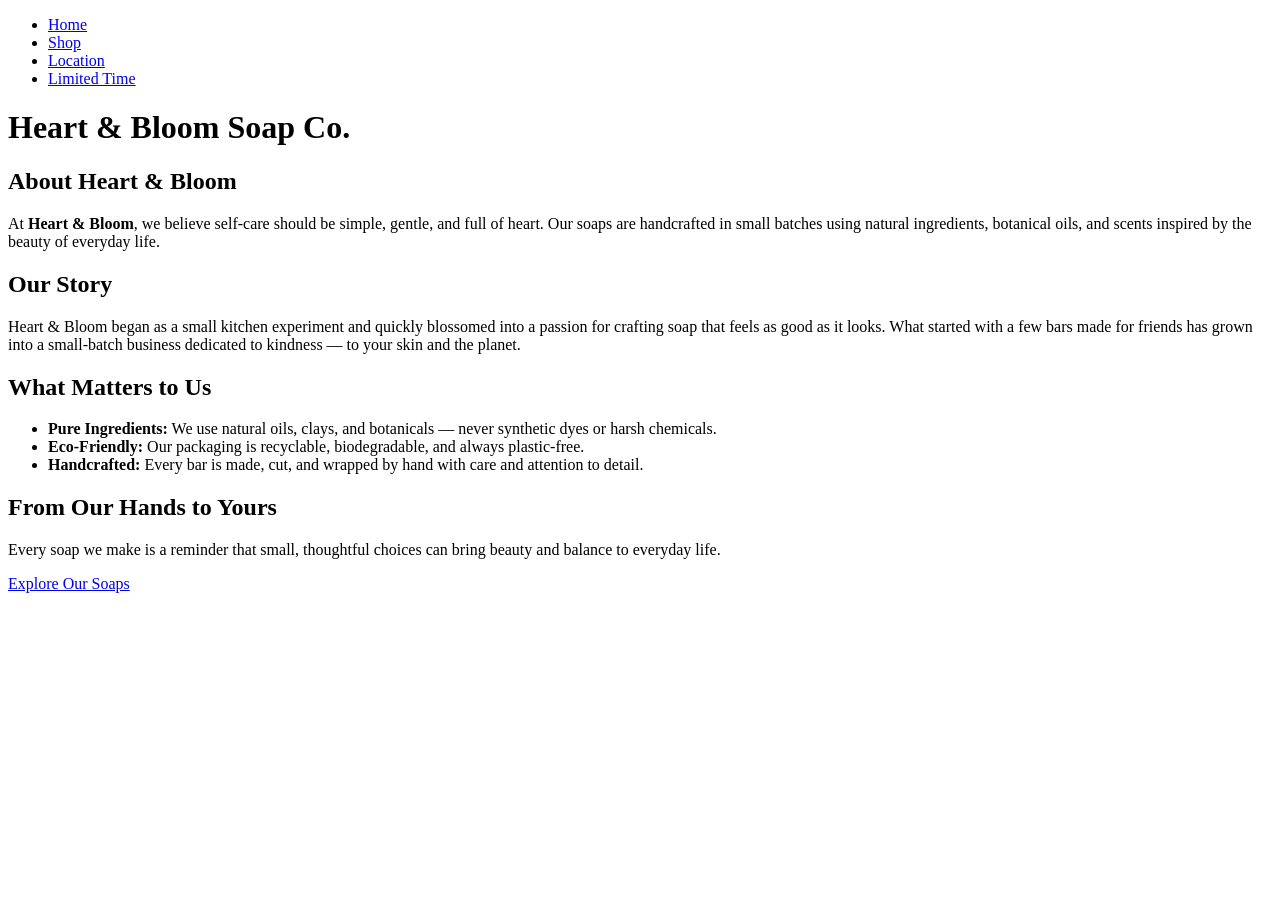
==== index.html @ 04ecb38a "update" ====
<!DOCTYPE html>
<html lang="en">
    
    <head>
        <meta charset="UTF-8" />
        <title>Heart and Bloom Soap Co.</title>
    </head>
    
    <body>
    <nav>
        <ul>
            <li><a href="index.html">Home</a></li>
            <li><a href="about.html">Shop</a></li>
            <li><a href="location.html">Location</a></li>
            <li><a href="special.html">Limited Time</a></li>
        </ul>
        </nav>
        
        <div id="container">
        <header>
            <h1>Heart & Bloom Soap Co.</h1>
            </header>
            <main>
  <section class="about-intro">
    <h1>About Heart & Bloom</h1>
    <p>
      At <strong>Heart & Bloom</strong>, we believe self-care should be simple, gentle, and full of heart.
      Our soaps are handcrafted in small batches using natural ingredients, botanical oils,
      and scents inspired by the beauty of everyday life.
    </p>
  </section>

  <section class="about-story">
    <h2>Our Story</h2>
    <p>
      Heart & Bloom began as a small kitchen experiment and quickly blossomed into a passion for
      crafting soap that feels as good as it looks. What started with a few bars made for friends
      has grown into a small-batch business dedicated to kindness — to your skin and the planet.
    </p>
  </section>

  <section class="about-values">
    <h2>What Matters to Us</h2>
    <ul>
      <li><strong>Pure Ingredients:</strong> We use natural oils, clays, and botanicals — never synthetic dyes or harsh chemicals.</li>
      <li><strong>Eco-Friendly:</strong> Our packaging is recyclable, biodegradable, and always plastic-free.</li>
      <li><strong>Handcrafted:</strong> Every bar is made, cut, and wrapped by hand with care and attention to detail.</li>
    </ul>
  </section>

  <section class="about-cta">
    <h2>From Our Hands to Yours</h2>
    <p>
      Every soap we make is a reminder that small, thoughtful choices can bring beauty and balance
      to everyday life.  
    </p>
    <a href="shop.html" class="button">Explore Our Soaps</a>
  </section>
</main>

        </div>
             
    </body>
    
</html>
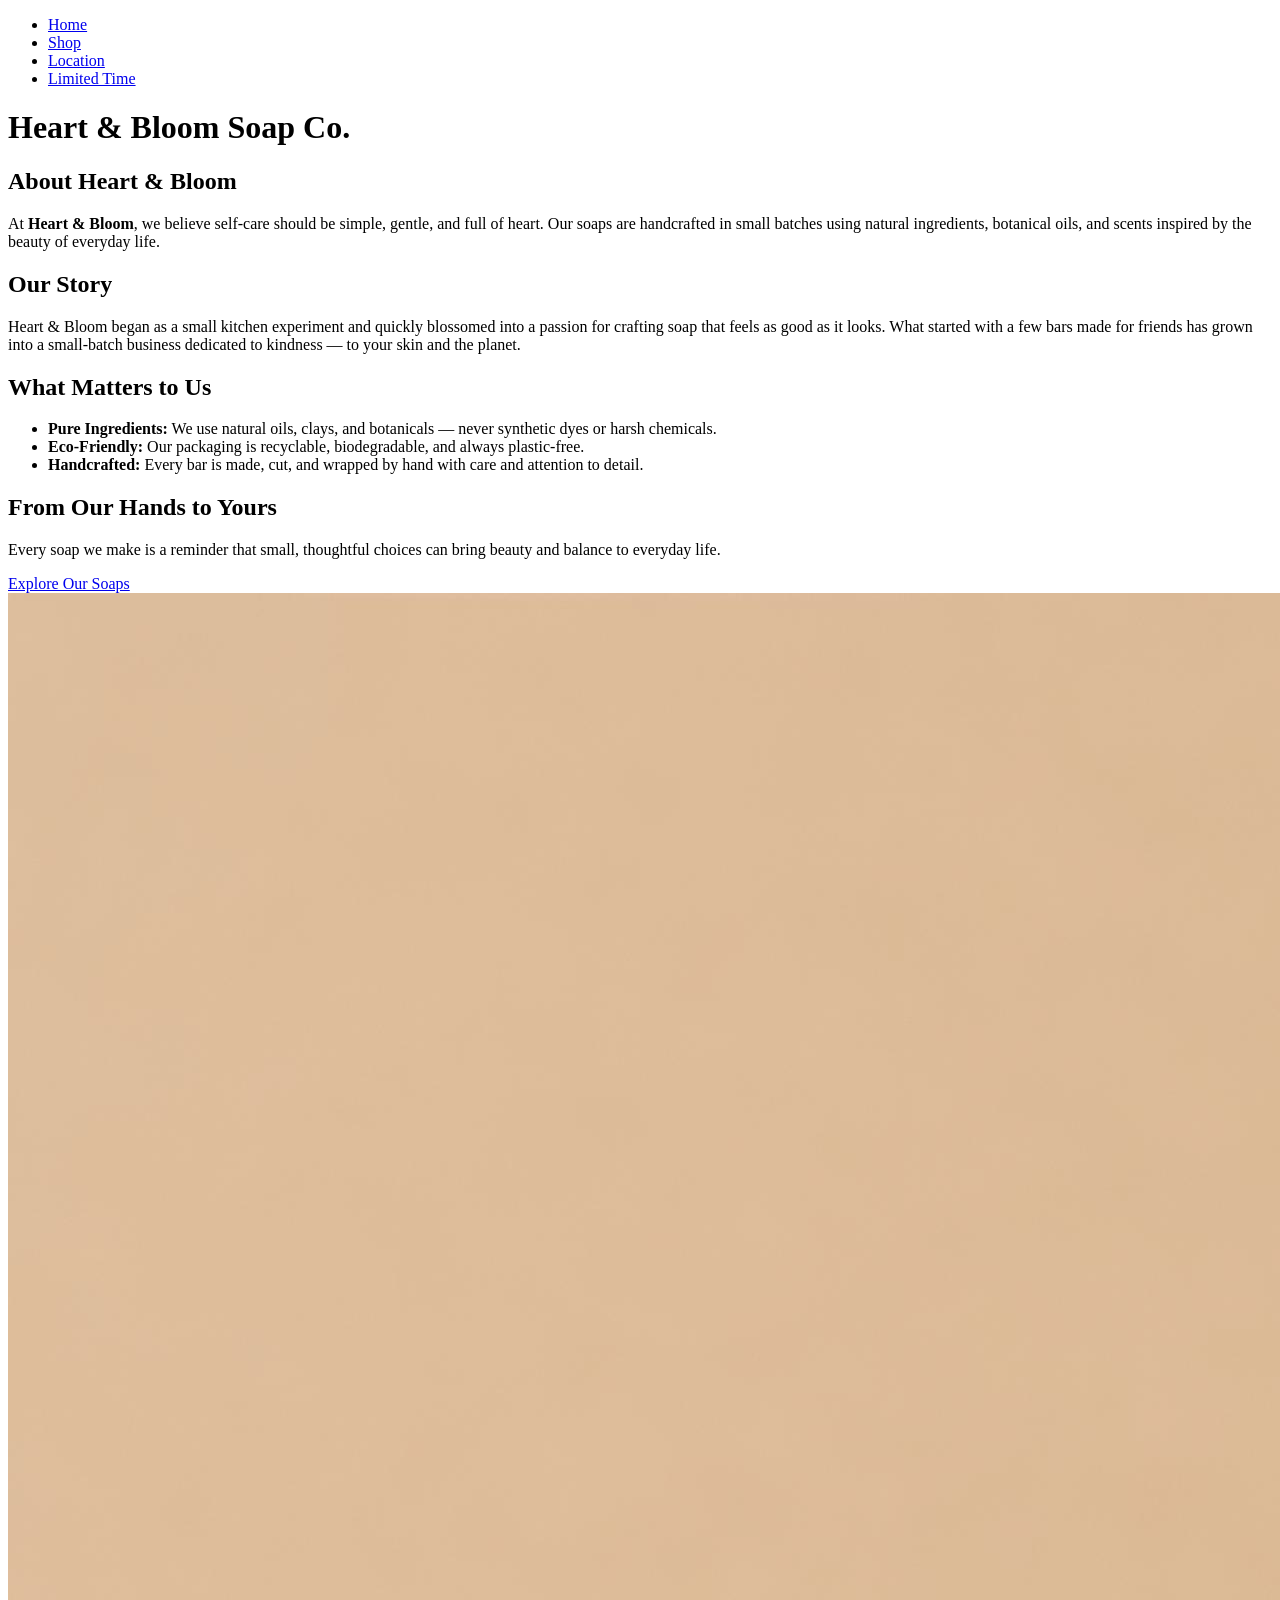
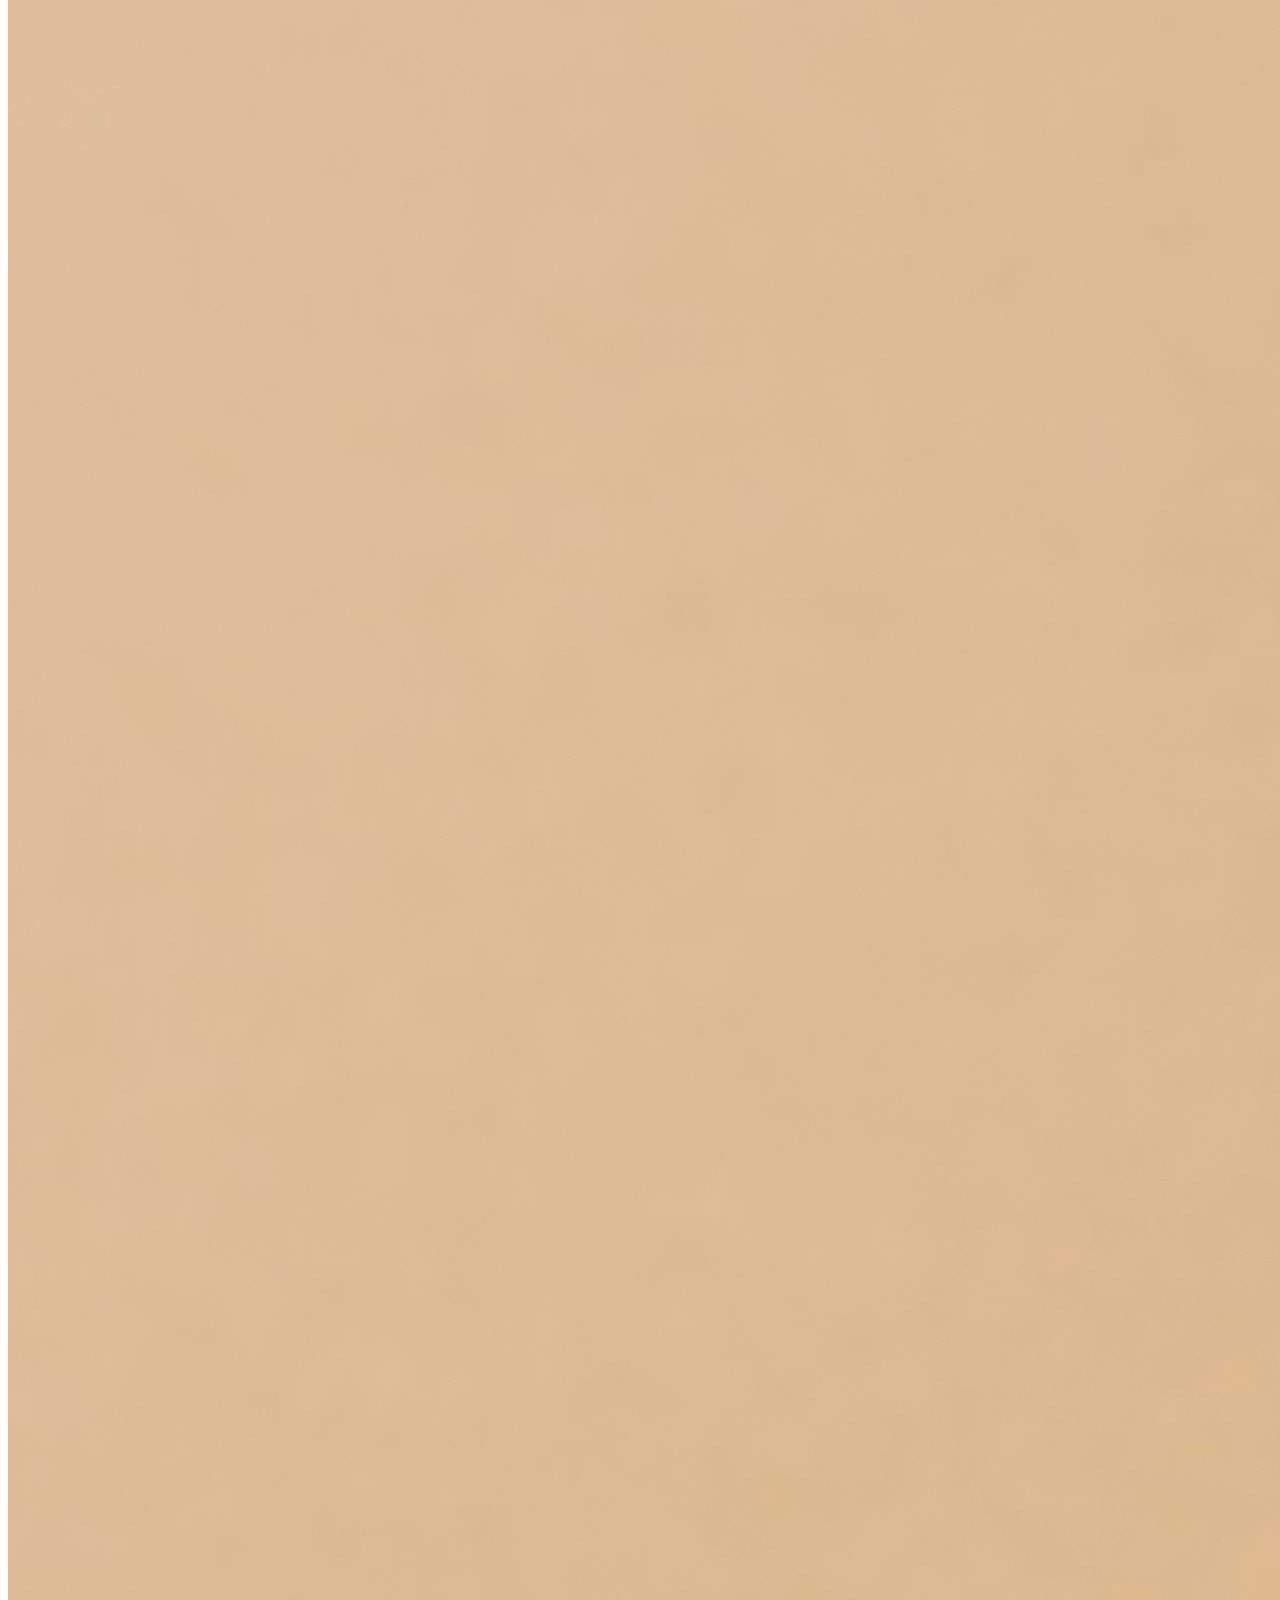
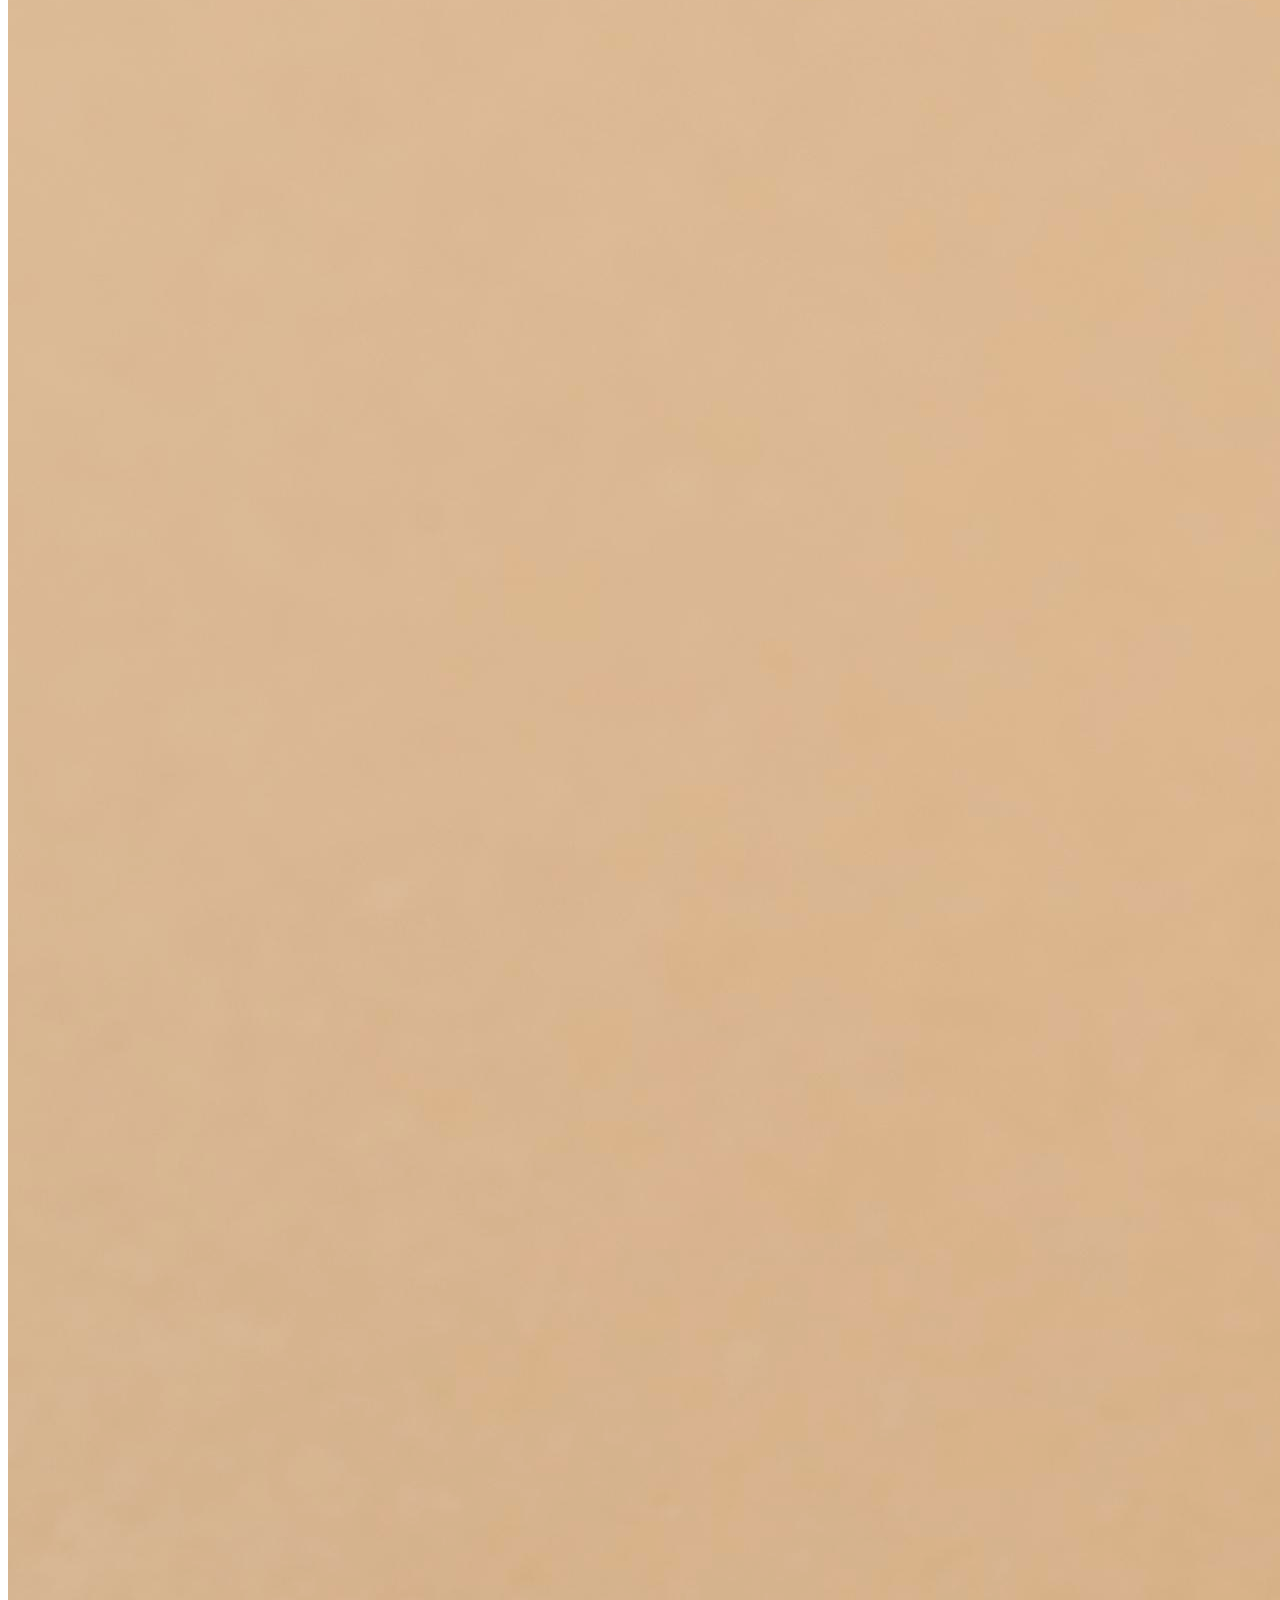
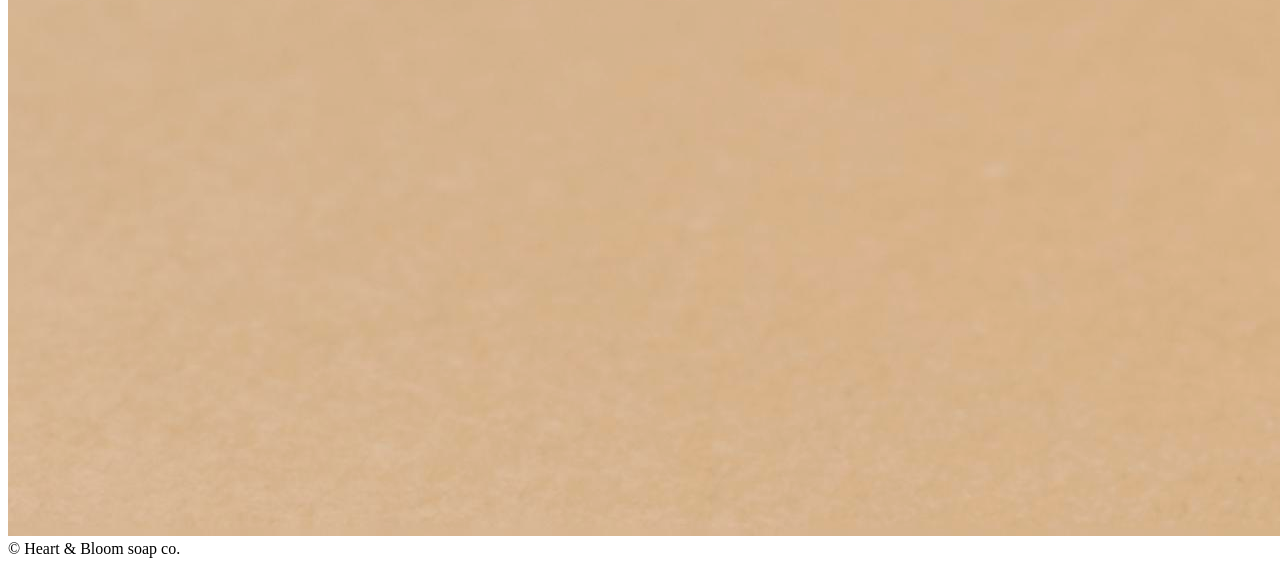
==== commit f72ca708: "up" ====
--- a/index.html
+++ b/index.html
@@ -10,7 +10,7 @@
     <nav>
         <ul>
             <li><a href="index.html">Home</a></li>
-            <li><a href="about.html">Shop</a></li>
+            <li><a href="shop.html">Shop</a></li>
             <li><a href="location.html">Location</a></li>
             <li><a href="special.html">Limited Time</a></li>
         </ul>
@@ -59,7 +59,10 @@
 </main>
 
         </div>
-             
+        <div id="lowerarea">
+        <img src="images/soap1.jpg" alt="soap 1">
+        </div>
+             <footer>&copy; Heart & Bloom soap co.</footer>
     </body>
     
 </html>
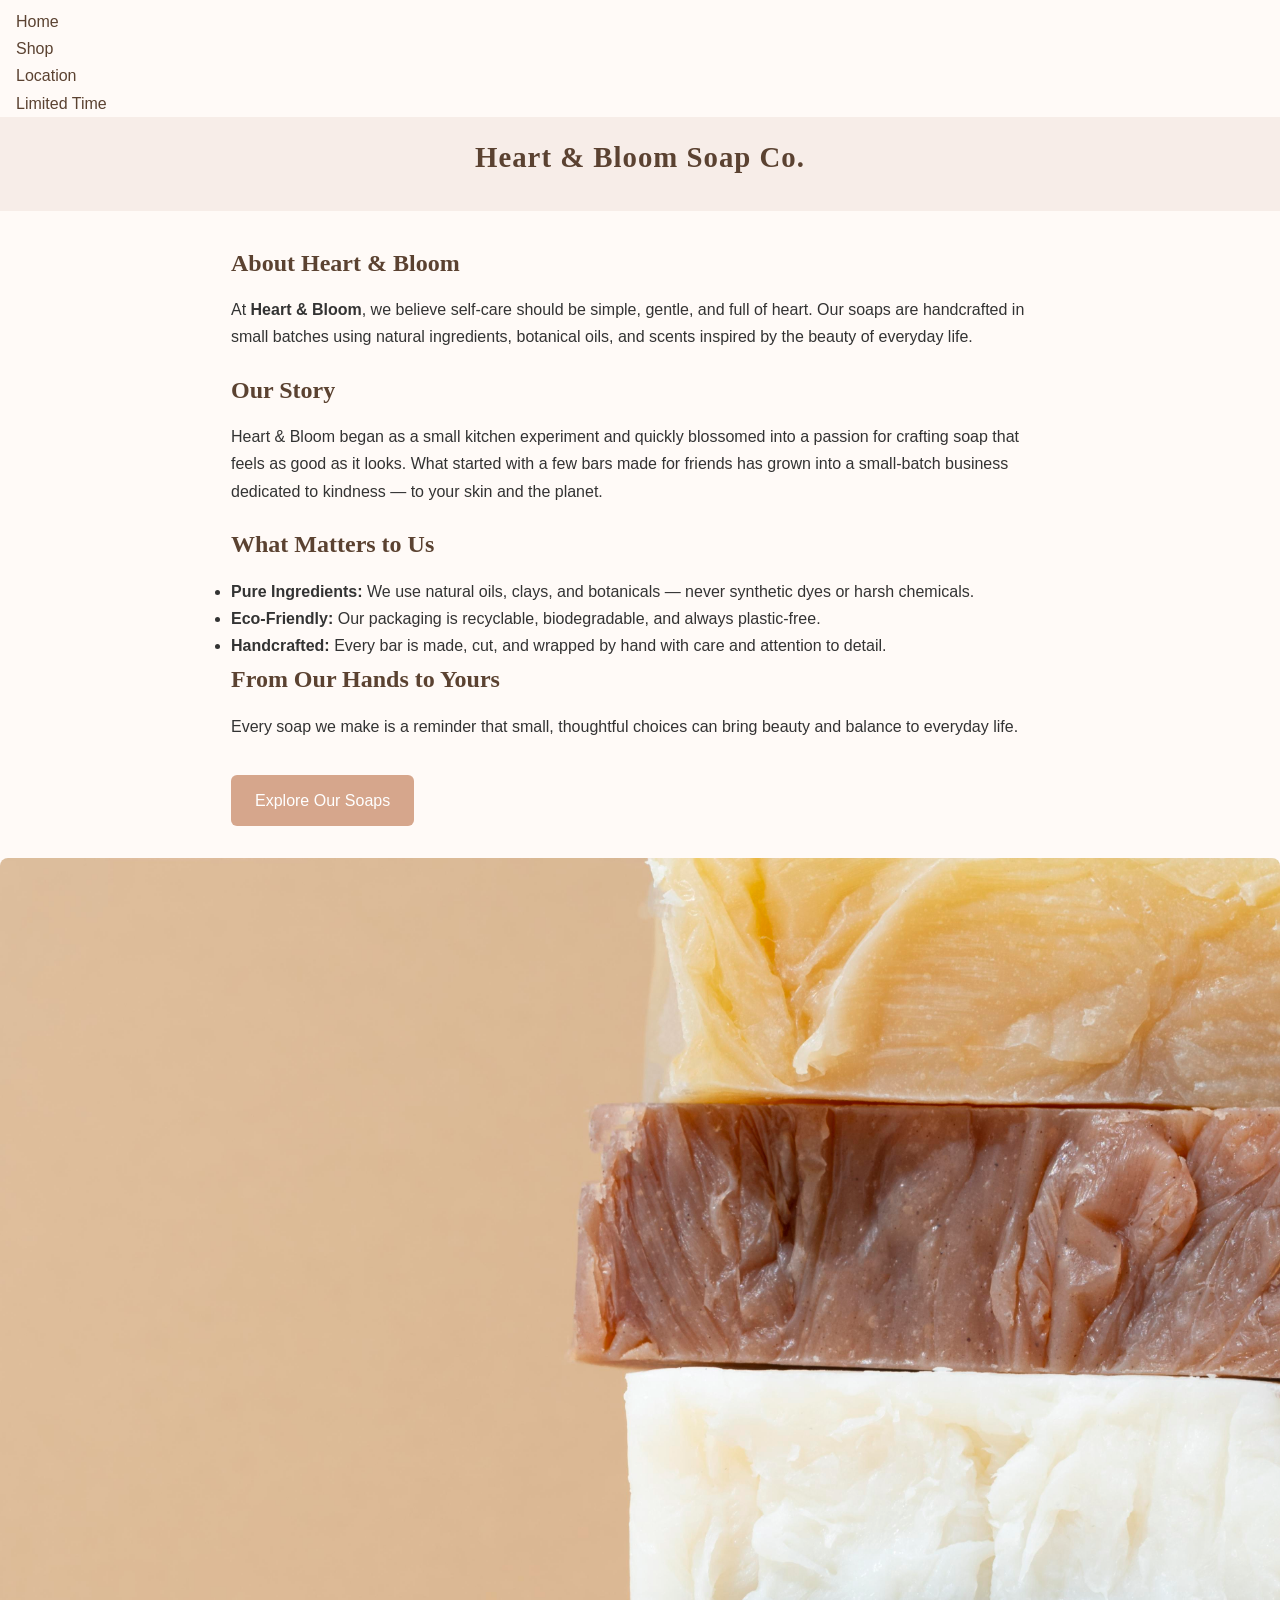
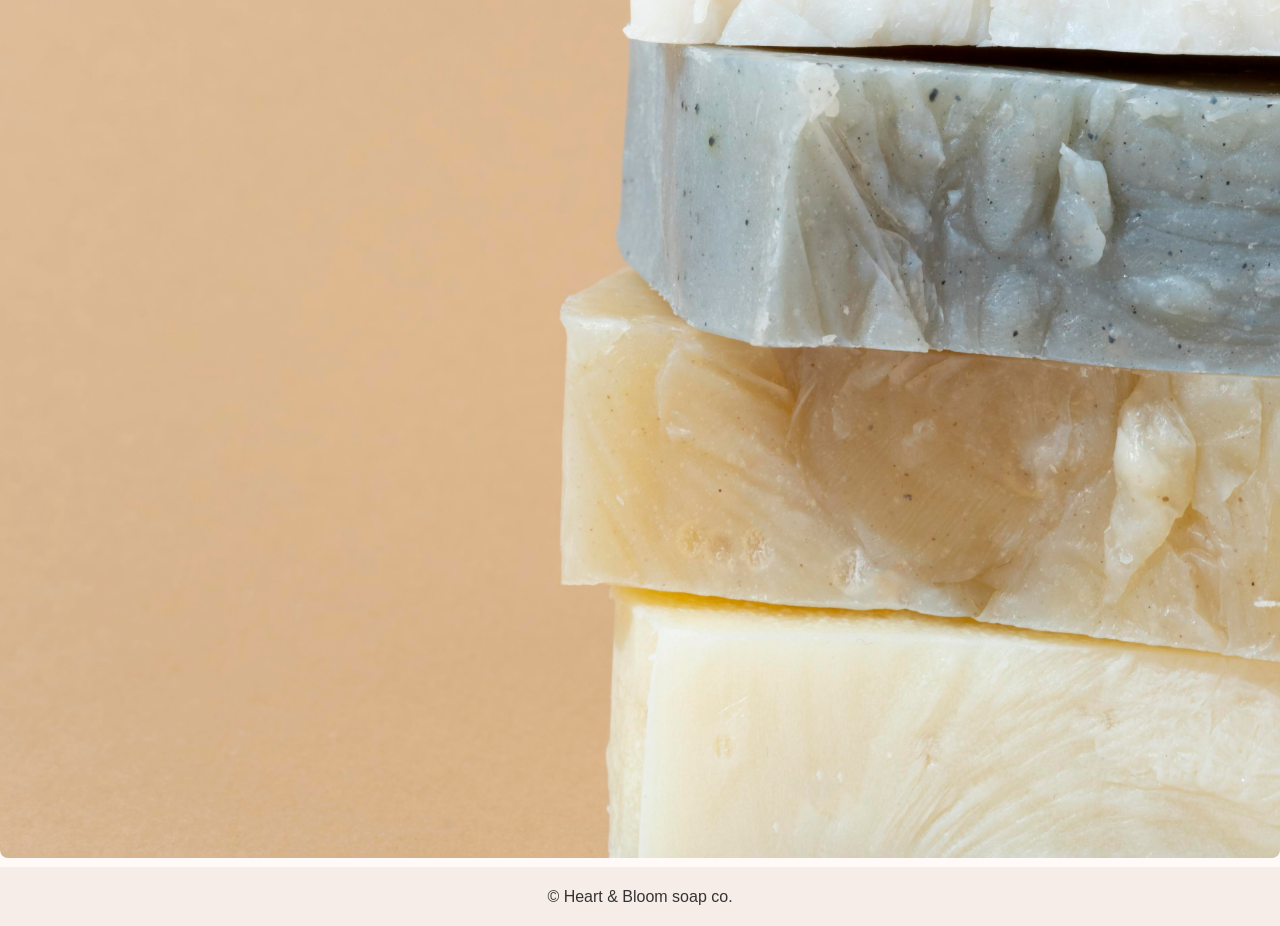
==== commit 8ee086e9: "up" ====
--- a/index.html
+++ b/index.html
@@ -4,6 +4,7 @@
     <head>
         <meta charset="UTF-8" />
         <title>Heart and Bloom Soap Co.</title>
+        <link rel="stylesheet" href="css/styles.css">
     </head>
     
     <body>
--- a/css/styles.css
+++ b/css/styles.css
@@ -0,0 +1,104 @@
+
+* {
+  box-sizing: border-box;
+  margin: 0;
+  padding: 0;
+}
+
+body {
+  font-family: "Helvetica Neue", Arial, sans-serif;
+  background-color: #fffaf7;
+  color: #333;
+  line-height: 1.7;
+}
+
+
+header, footer {
+  background-color: #f7ede8;
+  padding: 1rem 0;
+  text-align: center;
+}
+
+header h1 {
+  font-family: "Playfair Display", serif;
+  color: #5b4231;
+  font-size: 1.8rem;
+  letter-spacing: 1px;
+}
+
+nav {
+  margin-top: 0.5rem;
+}
+
+nav a {
+  color: #5b4231;
+  text-decoration: none;
+  margin: 0 1rem;
+  font-weight: 500;
+  transition: color 0.3s ease;
+}
+
+nav a:hover {
+  color: #c58b6f;
+}
+
+
+main {
+  max-width: 850px;
+  margin: 2rem auto;
+  padding: 0 1rem;
+}
+
+h1, h2 {
+  font-family: "Playfair Display", serif;
+  color: #5b4231;
+  margin-bottom: 0.8rem;
+}
+
+p {
+  margin-bottom: 1.2rem;
+  font-size: 1rem;
+}
+
+.button {
+  display: inline-block;
+  margin-top: 1rem;
+  padding: 0.75rem 1.5rem;
+  background-color: #d6a68c;
+  color: #fff;
+  text-decoration: none;
+  border-radius: 6px;
+  transition: background 0.3s ease;
+}
+
+.button:hover {
+  background-color: #c58b6f;
+}
+
+
+footer p {
+  color: #5b4231;
+  font-size: 0.9rem;
+}
+
+
+img {
+  max-width: 100%;
+  border-radius: 8px;
+}
+
+
+@media (max-width: 700px) {
+  nav a {
+    display: block;
+    margin: 0.5rem 0;
+  }
+
+  main {
+    padding: 0 1.5rem;
+  }
+
+  h1 {
+    font-size: 1.6rem;
+  }
+}
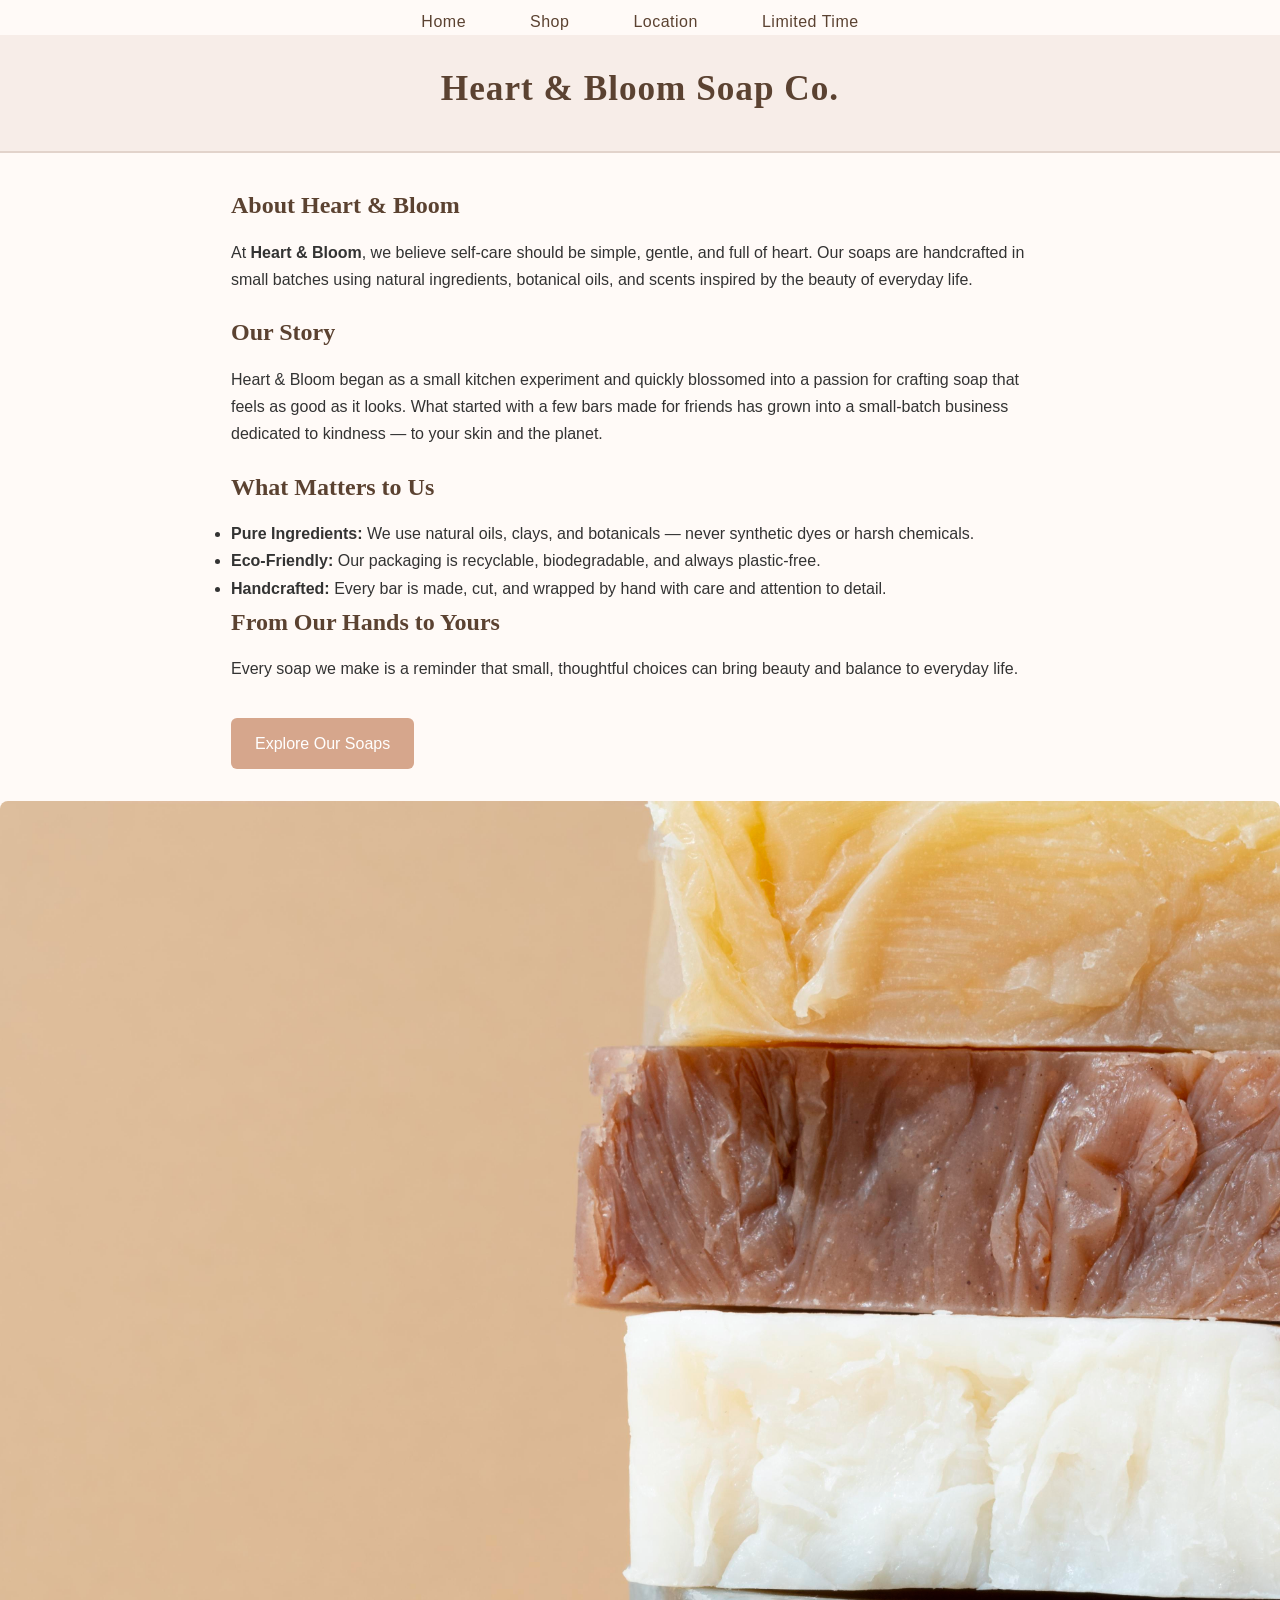
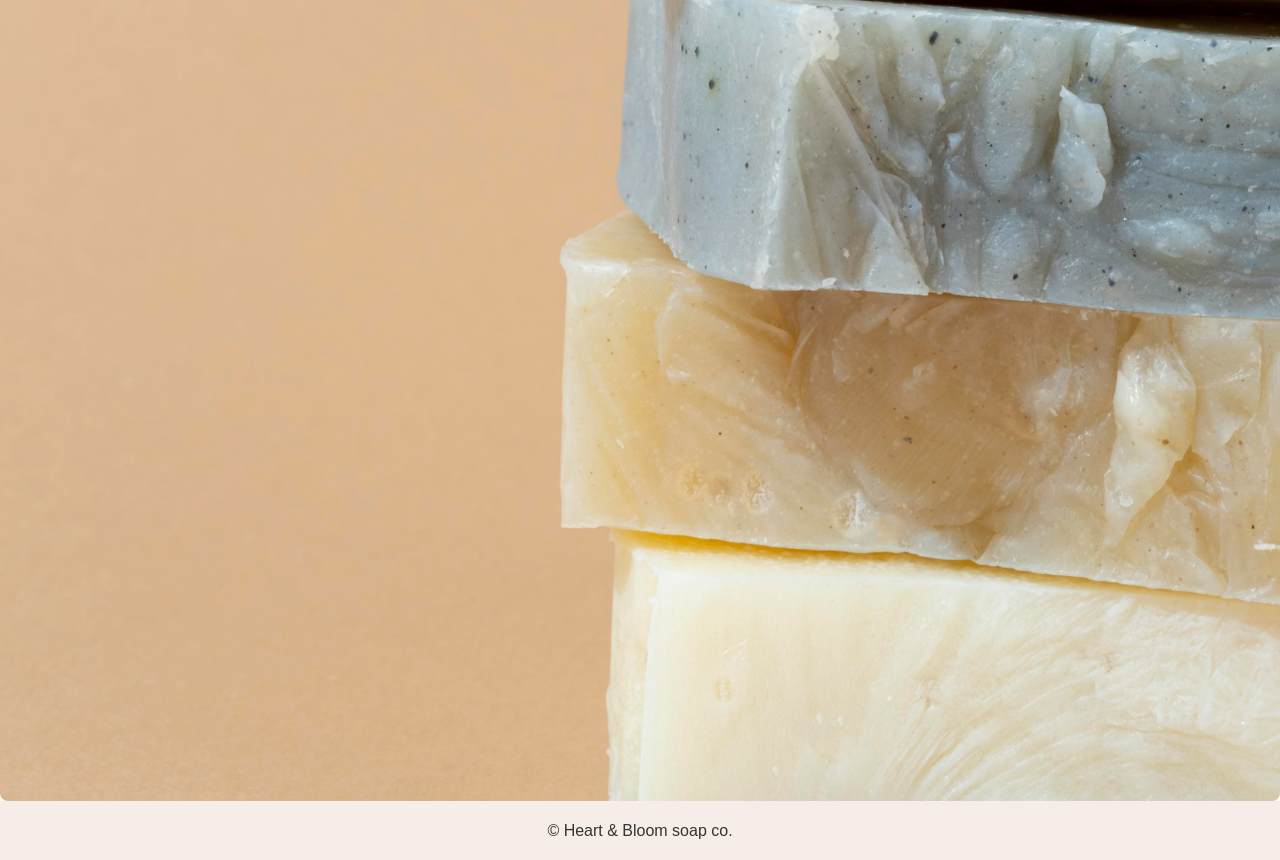
==== commit da6d2ec0: "nav up" ====
--- a/index.html
+++ b/index.html
@@ -13,7 +13,7 @@
             <li><a href="index.html">Home</a></li>
             <li><a href="shop.html">Shop</a></li>
             <li><a href="location.html">Location</a></li>
-            <li><a href="special.html">Limited Time</a></li>
+            <li><a href="contact.html">Limited Time</a></li>
         </ul>
         </nav>
         
--- a/css/styles.css
+++ b/css/styles.css
@@ -83,6 +83,7 @@
 
 
 img {
+    display: block;
   max-width: 100%;
   border-radius: 8px;
 }
@@ -102,3 +103,63 @@
     font-size: 1.6rem;
   }
 }
+
+
+header {
+  background-color: #f7ede8;  
+  padding: 1.5rem 0;
+  text-align: center;
+  border-bottom: 2px solid #e2d3cb;
+}
+
+header h1 {
+  font-family: 'Playfair Display', serif;
+  color: #5b4231;
+  font-size: 2.2rem;
+  letter-spacing: 1px;
+  margin-bottom: 0.5rem;
+}
+
+
+nav ul {
+  list-style: none;
+  display: flex;
+  justify-content: center;
+  gap: 2rem;  
+  padding: 0;
+  margin: 0;
+}
+
+nav a {
+  text-decoration: none;
+  font-family: 'Helvetica Neue', sans-serif;
+  color: #5b4231;
+  font-weight: 500;
+  letter-spacing: 0.5px;
+  transition: color 0.3s ease, border-bottom 0.3s ease;
+  padding-bottom: 0.2rem;
+}
+
+nav a:hover {
+  color: #c58b6f;
+  border-bottom: 2px solid #c58b6f;  
+}
+
+nav a.active {
+  color: #c58b6f;
+  border-bottom: 2px solid #c58b6f;
+}
+
+
+@media (max-width: 700px) {
+  nav ul {
+    flex-direction: column;
+    gap: 1rem;
+  }
+
+  header h1 {
+    font-size: 1.8rem;
+  }
+}
+
+
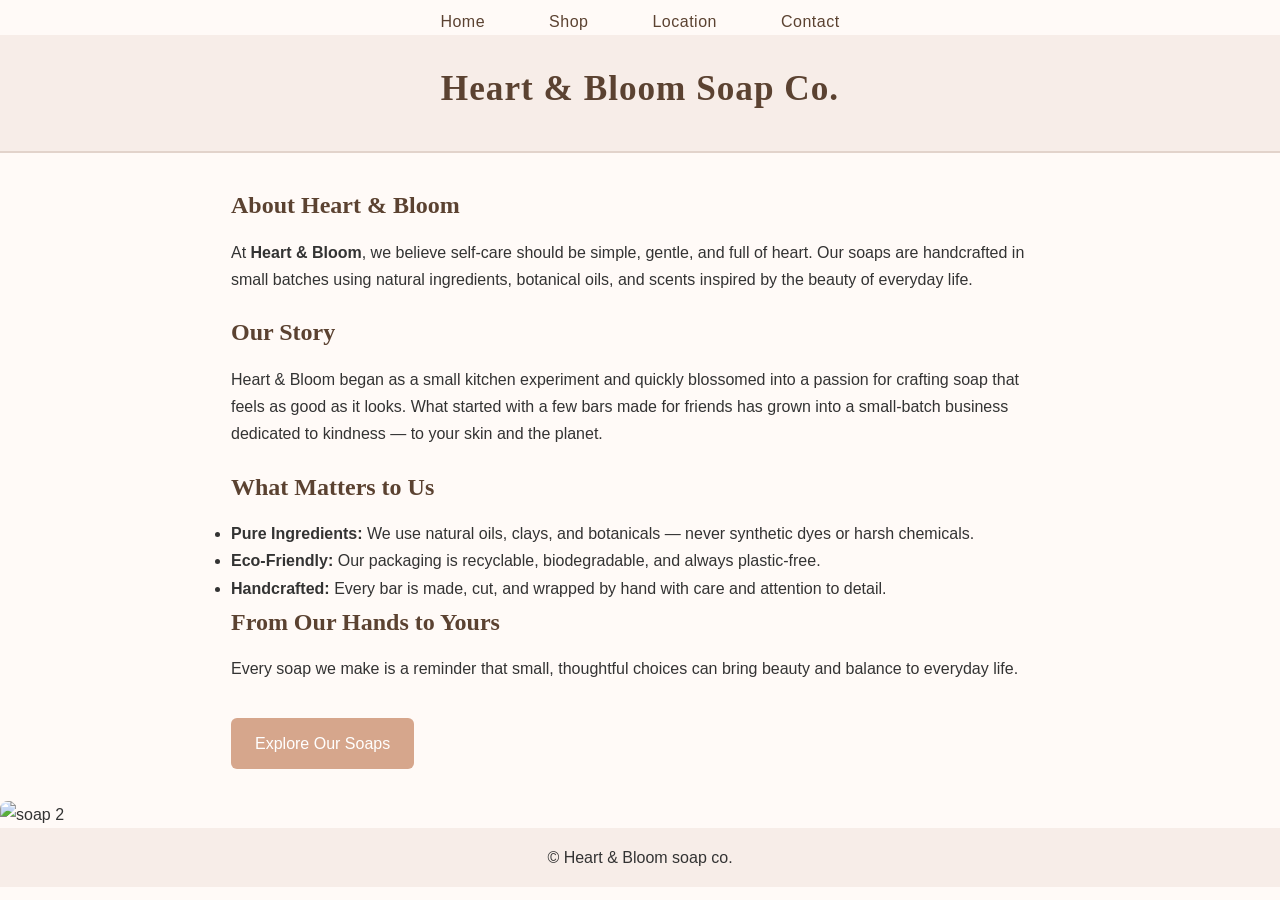
==== commit b26c0e9b: "update" ====
--- a/index.html
+++ b/index.html
@@ -13,7 +13,7 @@
             <li><a href="index.html">Home</a></li>
             <li><a href="shop.html">Shop</a></li>
             <li><a href="location.html">Location</a></li>
-            <li><a href="contact.html">Limited Time</a></li>
+            <li><a href="contact.html">Contact</a></li>
         </ul>
         </nav>
         
@@ -61,7 +61,7 @@
 
         </div>
         <div id="lowerarea">
-        <img src="images/soap1.jpg" alt="soap 1">
+        <img src="images/soap2.jpg" alt="soap 2">
         </div>
              <footer>&copy; Heart & Bloom soap co.</footer>
     </body>
